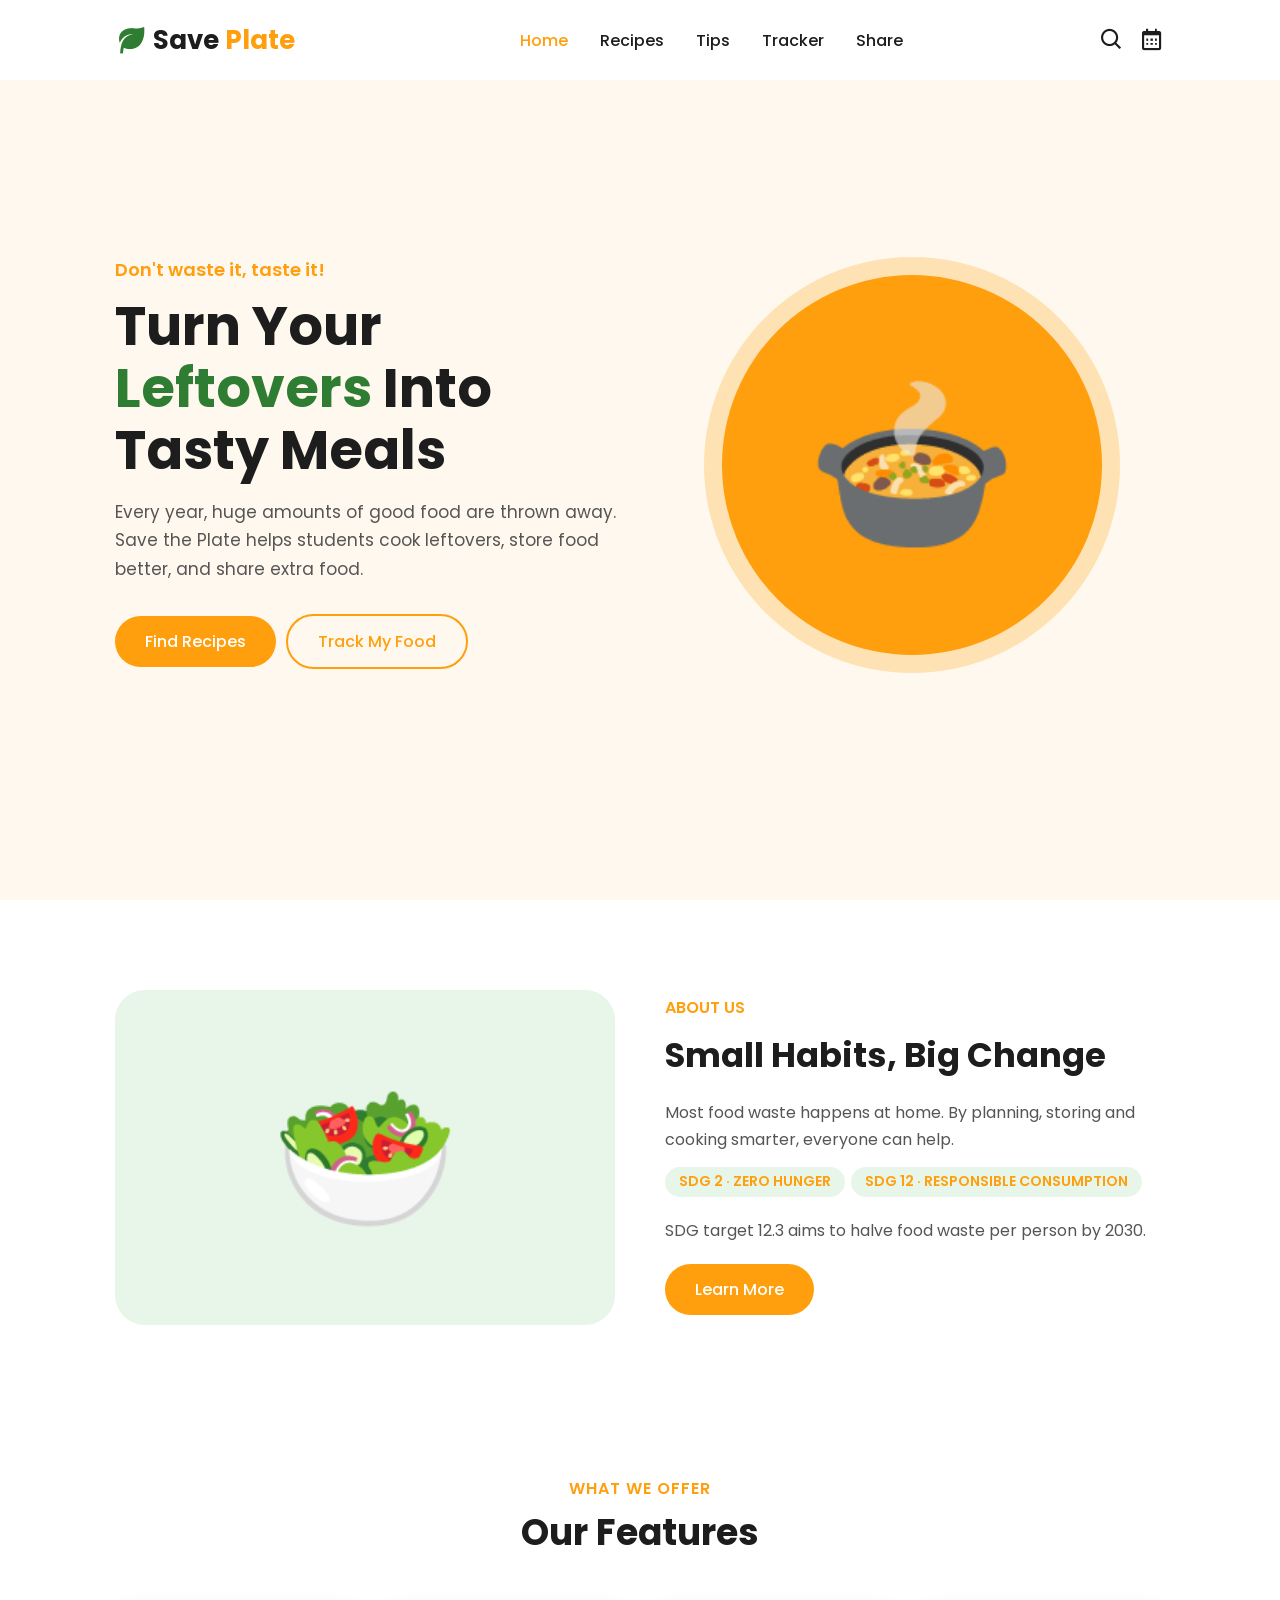
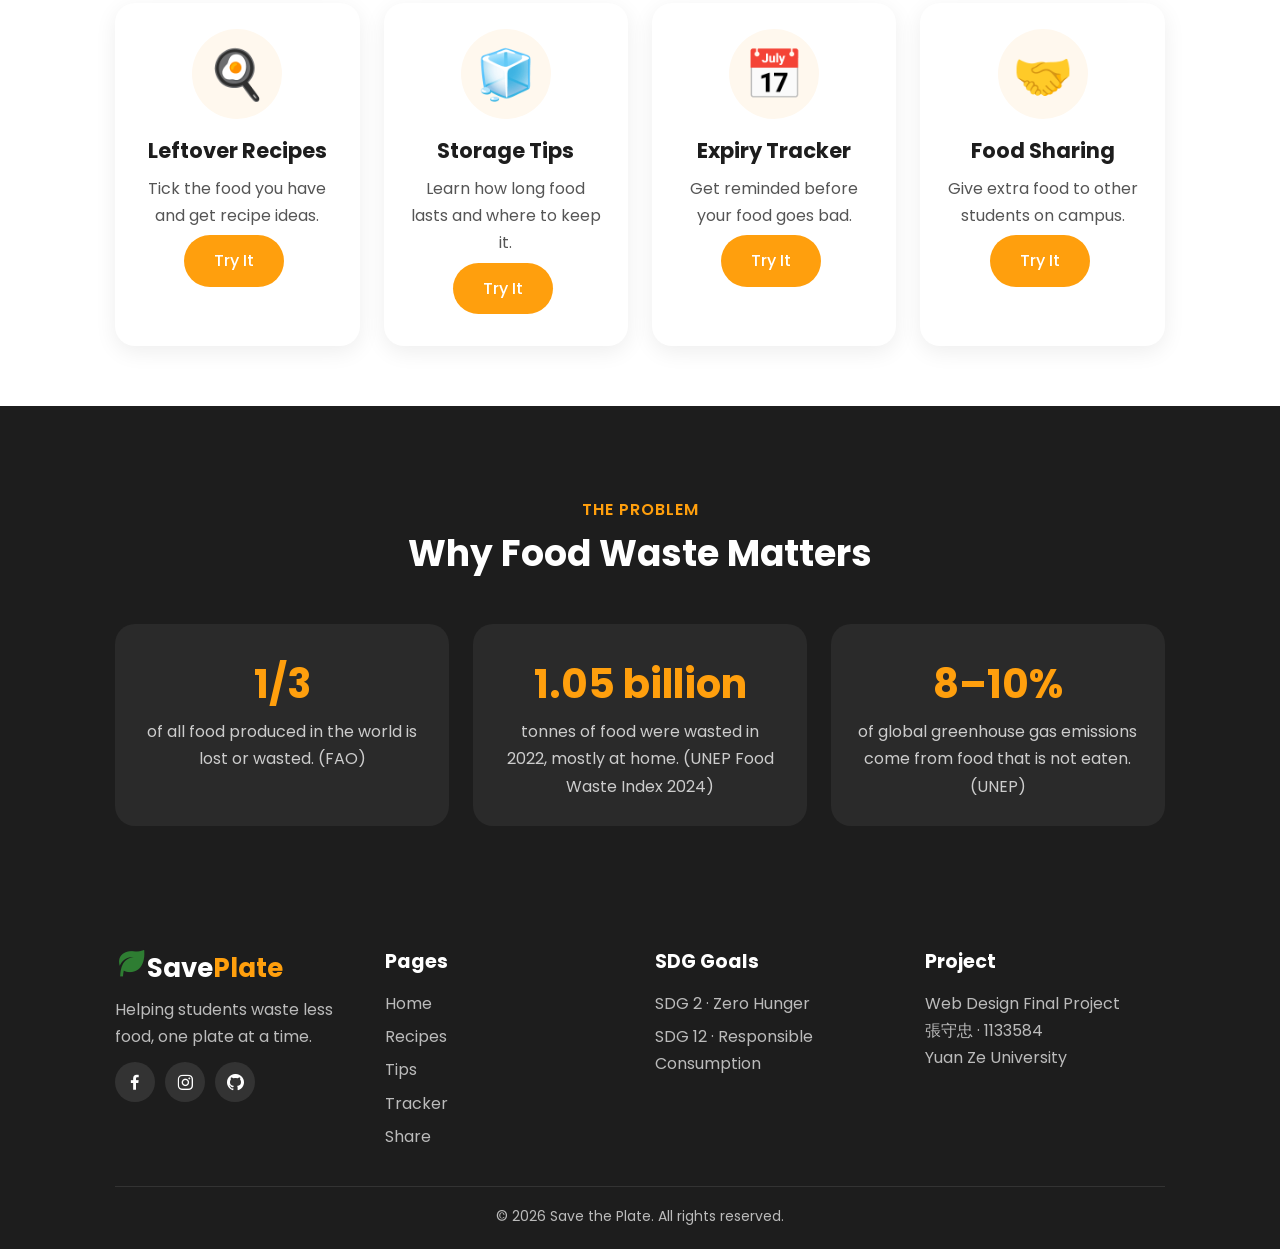
==== index.html @ e6ce4454 "Add files via upload" ====
<!DOCTYPE html>
<html lang="en">
<head>
    <meta charset="UTF-8">
    <meta name="viewport" content="width=device-width, initial-scale=1.0">
    <title>Save the Plate - Home</title>
    <link rel="stylesheet" href="https://unpkg.com/boxicons@2.1.4/css/boxicons.min.css">
    <link rel="stylesheet" href="style.css">
</head>
<body>

<!-- HEADER -->
<header class="header">
    <a href="index.html" class="logo"><i class='bx bxs-leaf'></i>Save<span>Plate</span></a>
    <nav class="navbar">
        <a href="index.html" class="active">Home</a>
        <a href="recipes.html">Recipes</a>
        <a href="tips.html">Tips</a>
        <a href="tracker.html">Tracker</a>
        <a href="share.html">Share</a>
    </nav>
    <div class="icons">
        <a href="recipes.html" class='bx bx-search' title="Find recipes"></a>
        <a href="tracker.html" class='bx bx-calendar' title="Expiry tracker"></a>
        <div class='bx bx-menu' id="menu-icon"></div>
    </div>
</header>

<!-- HOME / HERO -->
<section class="home" id="home">
    <div class="home-text">
        <span>Don't waste it, taste it!</span>
        <h1>Turn Your <b>Leftovers</b> Into Tasty Meals</h1>
        <p>Every year, huge amounts of good food are thrown away. Save the Plate helps students cook leftovers, store food better, and share extra food.</p>
        <a href="recipes.html" class="btn">Find Recipes</a>
        <a href="tracker.html" class="btn outline">Track My Food</a>
    </div>
    <div class="home-img">
        <div class="food-circle">🍲</div>
    </div>
</section>

<!-- ABOUT -->
<section class="about" id="about">
    <div class="about-img reveal">🥗</div>
    <div class="about-text reveal">
        <span>About Us</span>
        <h2>Small Habits, Big Change</h2>
        <p>Most food waste happens at home. By planning, storing and cooking smarter, everyone can help.</p>
        <p><span class="sdg">SDG 2 · Zero Hunger</span><span class="sdg">SDG 12 · Responsible Consumption</span></p>
        <p>SDG target 12.3 aims to halve food waste per person by 2030.</p>
        <a href="tips.html" class="btn">Learn More</a>
    </div>
</section>

<!-- FEATURES -->
<section id="features">
    <div class="heading">
        <span>What We Offer</span>
        <h2>Our Features</h2>
    </div>
    <div class="grid">
        <div class="card center reveal">
            <div class="emoji">🍳</div>
            <h3>Leftover Recipes</h3>
            <p>Tick the food you have and get recipe ideas.</p>
            <a href="recipes.html" class="btn">Try It</a>
        </div>
        <div class="card center reveal">
            <div class="emoji">🧊</div>
            <h3>Storage Tips</h3>
            <p>Learn how long food lasts and where to keep it.</p>
            <a href="tips.html" class="btn">Try It</a>
        </div>
        <div class="card center reveal">
            <div class="emoji">📅</div>
            <h3>Expiry Tracker</h3>
            <p>Get reminded before your food goes bad.</p>
            <a href="tracker.html" class="btn">Try It</a>
        </div>
        <div class="card center reveal">
            <div class="emoji">🤝</div>
            <h3>Food Sharing</h3>
            <p>Give extra food to other students on campus.</p>
            <a href="share.html" class="btn">Try It</a>
        </div>
    </div>
</section>

<!-- STATS -->
<section class="stats">
    <div class="heading">
        <span>The Problem</span>
        <h2>Why Food Waste Matters</h2>
    </div>
    <div class="grid">
        <div class="card reveal">
            <div class="big-number">1/3</div>
            <p>of all food produced in the world is lost or wasted. (FAO)</p>
        </div>
        <div class="card reveal">
            <div class="big-number">1.05 billion</div>
            <p>tonnes of food were wasted in 2022, mostly at home. (UNEP Food Waste Index 2024)</p>
        </div>
        <div class="card reveal">
            <div class="big-number">8–10%</div>
            <p>of global greenhouse gas emissions come from food that is not eaten. (UNEP)</p>
        </div>
    </div>
</section>

<!-- FOOTER -->
<footer class="footer">
    <div class="footer-grid">
        <div>
            <a href="index.html" class="logo"><i class='bx bxs-leaf'></i>Save<span>Plate</span></a>
            <p>Helping students waste less food, one plate at a time.</p>
            <div class="social">
                <a href="#"><i class='bx bxl-facebook'></i></a>
                <a href="#"><i class='bx bxl-instagram'></i></a>
                <a href="#"><i class='bx bxl-github'></i></a>
            </div>
        </div>
        <div>
            <h4>Pages</h4>
            <a href="index.html">Home</a>
            <a href="recipes.html">Recipes</a>
            <a href="tips.html">Tips</a>
            <a href="tracker.html">Tracker</a>
            <a href="share.html">Share</a>
        </div>
        <div>
            <h4>SDG Goals</h4>
            <a href="#about">SDG 2 · Zero Hunger</a>
            <a href="#about">SDG 12 · Responsible Consumption</a>
        </div>
        <div>
            <h4>Project</h4>
            <p>Web Design Final Project</p>
            <p>張守忠 · 1133584</p>
            <p>Yuan Ze University</p>
        </div>
    </div>
    <p class="copyright">© 2026 Save the Plate. All rights reserved.</p>
</footer>

<script src="script.js"></script>
</body>
</html>
---- style.css ----
/* ===== Save the Plate - restaurant-style theme ===== */
@import url('https://fonts.googleapis.com/css2?family=Poppins:wght@300;400;500;600;700&display=swap');

:root {
    --main: #ff9f0d;        /* orange accent */
    --main-dark: #e58a00;
    --green: #2e7d32;
    --dark: #1d1d1d;
    --text: #555;
    --light: #fff8ee;
}

* {
    margin: 0;
    padding: 0;
    box-sizing: border-box;
    font-family: 'Poppins', sans-serif;
    scroll-behavior: smooth;
}
body {
    background: #fff;
    color: var(--text);
    line-height: 1.7;
}
section {
    padding: 90px 9% 60px;
}

/* ----- Header ----- */
.header {
    position: fixed;
    top: 0;
    left: 0;
    width: 100%;
    z-index: 100;
    display: flex;
    align-items: center;
    justify-content: space-between;
    padding: 18px 9%;
    background: #fff;
    transition: box-shadow 0.3s, padding 0.3s;
}
.header.sticky {
    box-shadow: 0 4px 18px rgba(0, 0, 0, 0.08);
    padding: 12px 9%;
}
.logo {
    font-size: 26px;
    font-weight: 700;
    color: var(--dark);
    text-decoration: none;
    display: flex;
    align-items: center;
    gap: 6px;
}
.logo i {
    color: var(--green);
    font-size: 32px;
}
.logo span {
    color: var(--main);
}
.navbar a {
    font-size: 16px;
    font-weight: 500;
    color: var(--dark);
    text-decoration: none;
    margin-left: 28px;
    transition: color 0.3s;
}
.navbar a:hover,
.navbar a.active {
    color: var(--main);
}
.icons {
    display: flex;
    align-items: center;
    gap: 14px;
}
.icons a,
.icons div {
    font-size: 26px;
    color: var(--dark);
    text-decoration: none;
    cursor: pointer;
    transition: color 0.3s;
}
.icons a:hover,
.icons div:hover {
    color: var(--main);
}
#menu-icon {
    display: none;
}

/* ----- Buttons ----- */
.btn {
    display: inline-block;
    background: var(--main);
    color: #fff;
    border: none;
    padding: 12px 30px;
    margin: 6px 6px 6px 0;
    border-radius: 40px;
    font-size: 16px;
    font-weight: 500;
    text-decoration: none;
    cursor: pointer;
    transition: background 0.3s, transform 0.3s;
}
.btn:hover {
    background: var(--main-dark);
    transform: translateY(-3px);
}
.btn.outline {
    background: transparent;
    color: var(--main);
    border: 2px solid var(--main);
}
.btn.outline:hover {
    background: var(--main);
    color: #fff;
}

/* ----- Hero (home) ----- */
.home {
    min-height: 100vh;
    display: grid;
    grid-template-columns: repeat(2, 1fr);
    align-items: center;
    gap: 40px;
    background: var(--light);
}
.home-text span {
    color: var(--main);
    font-weight: 600;
    font-size: 18px;
}
.home-text h1 {
    font-size: 54px;
    line-height: 1.15;
    color: var(--dark);
    margin: 10px 0 16px;
}
.home-text h1 b {
    color: var(--green);
}
.home-text p {
    font-size: 17px;
    margin-bottom: 24px;
}
.home-img {
    text-align: center;
}
.food-circle {
    width: 380px;
    height: 380px;
    max-width: 80vw;
    max-height: 80vw;
    margin: auto;
    border-radius: 50%;
    background: var(--main);
    display: flex;
    align-items: center;
    justify-content: center;
    font-size: 170px;
    box-shadow: 0 0 0 18px #ffe2b3;
    animation: float 4s ease-in-out infinite;
}
@keyframes float {
    50% { transform: translateY(-14px); }
}

/* ----- Page banner (other pages) ----- */
.page-banner {
    padding: 140px 9% 50px;
    background: var(--light);
    text-align: center;
}
.page-banner h1 {
    font-size: 44px;
    color: var(--dark);
}
.page-banner p {
    max-width: 650px;
    margin: auto;
}

/* ----- Section headings ----- */
.heading {
    text-align: center;
    margin-bottom: 40px;
}
.heading span {
    color: var(--main);
    font-weight: 600;
    text-transform: uppercase;
    letter-spacing: 1px;
}
.heading h2 {
    font-size: 36px;
    color: var(--dark);
}

/* ----- About ----- */
.about {
    display: grid;
    grid-template-columns: repeat(2, 1fr);
    align-items: center;
    gap: 50px;
}
.about-img {
    font-size: 150px;
    text-align: center;
    background: #e8f5e9;
    border-radius: 30px;
    padding: 40px 0;
}
.about-text span {
    color: var(--main);
    font-weight: 600;
    text-transform: uppercase;
}
.about-text h2 {
    font-size: 34px;
    color: var(--dark);
    margin: 6px 0 14px;
}
.about-text p {
    margin-bottom: 14px;
}
.sdg {
    display: inline-block;
    background: #e8f5e9;
    color: var(--green);
    padding: 3px 14px;
    border-radius: 20px;
    font-size: 14px;
    font-weight: 600;
    margin: 0 6px 6px 0;
}

/* ----- Cards ----- */
.grid {
    display: grid;
    grid-template-columns: repeat(auto-fit, minmax(240px, 1fr));
    gap: 24px;
}
.card {
    background: #fff;
    border-radius: 20px;
    padding: 26px;
    box-shadow: 0 6px 22px rgba(0, 0, 0, 0.07);
    transition: transform 0.3s, box-shadow 0.3s;
}
.card:hover {
    transform: translateY(-8px);
    box-shadow: 0 12px 28px rgba(255, 159, 13, 0.25);
}
.card h3 {
    color: var(--dark);
    font-size: 21px;
    margin-bottom: 6px;
}
.card .emoji {
    width: 90px;
    height: 90px;
    border-radius: 50%;
    background: var(--light);
    display: flex;
    align-items: center;
    justify-content: center;
    font-size: 48px;
    margin-bottom: 14px;
    transition: transform 0.5s;
}
.card:hover .emoji {
    transform: rotate(15deg) scale(1.1);
}
.card i.feature {
    font-size: 44px;
    color: var(--main);
}
.center {
    text-align: center;
}
.center .emoji {
    margin: 0 auto 14px;
}

/* ----- Stats ----- */
.stats {
    background: var(--dark);
    color: #ddd;
}
.stats .heading h2 {
    color: #fff;
}
.stats .card {
    background: #2a2a2a;
    color: #ccc;
    box-shadow: none;
    text-align: center;
}
.big-number {
    font-size: 40px;
    font-weight: 700;
    color: var(--main);
}

/* ----- Ingredient chips ----- */
.ingredients {
    display: flex;
    flex-wrap: wrap;
    justify-content: center;
    gap: 12px;
    margin: 10px 0 20px;
}
.ingredients label {
    background: var(--light);
    border: 2px solid #ffe2b3;
    border-radius: 30px;
    padding: 8px 18px;
    cursor: pointer;
    font-weight: 500;
    transition: background 0.3s, border-color 0.3s;
}
.ingredients label:hover {
    border-color: var(--main);
}
.ingredients input {
    accent-color: var(--main);
    margin-right: 6px;
}
.missing {
    color: #d84315;
    font-size: 14px;
}
.match {
    color: var(--green);
    font-weight: 600;
}
#message {
    text-align: center;
    font-weight: 500;
    margin: 14px 0;
}

/* ----- Forms ----- */
input[type="text"],
input[type="date"],
select {
    padding: 12px 18px;
    font-size: 15px;
    border: 2px solid #ffe2b3;
    border-radius: 30px;
    margin: 6px;
    outline: none;
}
input:focus,
select:focus {
    border-color: var(--main);
}
.form-box {
    background: var(--light);
    border-radius: 24px;
    padding: 24px;
    text-align: center;
    margin-bottom: 24px;
}

/* ----- Expiry tracker ----- */
.food-item {
    display: flex;
    justify-content: space-between;
    align-items: center;
    background: #fff;
    border-left: 8px solid #66bb6a;
    border-radius: 14px;
    padding: 14px 20px;
    margin-top: 12px;
    box-shadow: 0 4px 14px rgba(0, 0, 0, 0.06);
}
.food-item.soon {
    border-left-color: var(--main);
}
.food-item.expired {
    border-left-color: #e53935;
}
.delete {
    background: none;
    border: none;
    color: #e53935;
    font-size: 22px;
    cursor: pointer;
}

/* ----- Footer ----- */
.footer {
    background: var(--dark);
    color: #bbb;
    padding: 60px 9% 20px;
}
.footer-grid {
    display: grid;
    grid-template-columns: repeat(auto-fit, minmax(200px, 1fr));
    gap: 30px;
}
.footer h4 {
    color: #fff;
    font-size: 19px;
    margin-bottom: 12px;
}
.footer a {
    display: block;
    color: #bbb;
    text-decoration: none;
    margin-bottom: 6px;
    transition: color 0.3s, padding 0.3s;
}
.footer a:hover {
    color: var(--main);
    padding-left: 6px;
}
.footer .logo {
    color: #fff;
}
.social {
    display: flex;
    gap: 10px;
    margin-top: 12px;
}
.social a {
    width: 40px;
    height: 40px;
    border-radius: 50%;
    background: #333;
    display: flex;
    align-items: center;
    justify-content: center;
    font-size: 20px;
    color: #fff;
}
.social a:hover {
    background: var(--main);
    padding-left: 0;
}
.copyright {
    text-align: center;
    border-top: 1px solid #333;
    margin-top: 30px;
    padding-top: 18px;
    font-size: 14px;
}

/* ----- Scroll animation ----- */
.reveal {
    opacity: 0;
    transform: translateY(40px);
    transition: opacity 0.8s, transform 0.8s;
}
.reveal.show {
    opacity: 1;
    transform: translateY(0);
}

/* ----- Responsive ----- */
@media (max-width: 991px) {
    .home-text h1 { font-size: 42px; }
}
@media (max-width: 840px) {
    #menu-icon {
        display: block;
    }
    .navbar {
        position: absolute;
        top: 100%;
        left: 0;
        right: 0;
        background: #fff;
        display: flex;
        flex-direction: column;
        box-shadow: 0 8px 16px rgba(0, 0, 0, 0.08);
        max-height: 0;
        overflow: hidden;
        transition: max-height 0.4s;
    }
    .navbar.open {
        max-height: 400px;
    }
    .navbar a {
        margin: 0;
        padding: 14px 9%;
        border-top: 1px solid #f3f3f3;
    }
    .home,
    .about {
        grid-template-columns: 1fr;
        text-align: center;
        padding-top: 120px;
    }
    .home-img {
        order: -1;
    }
}
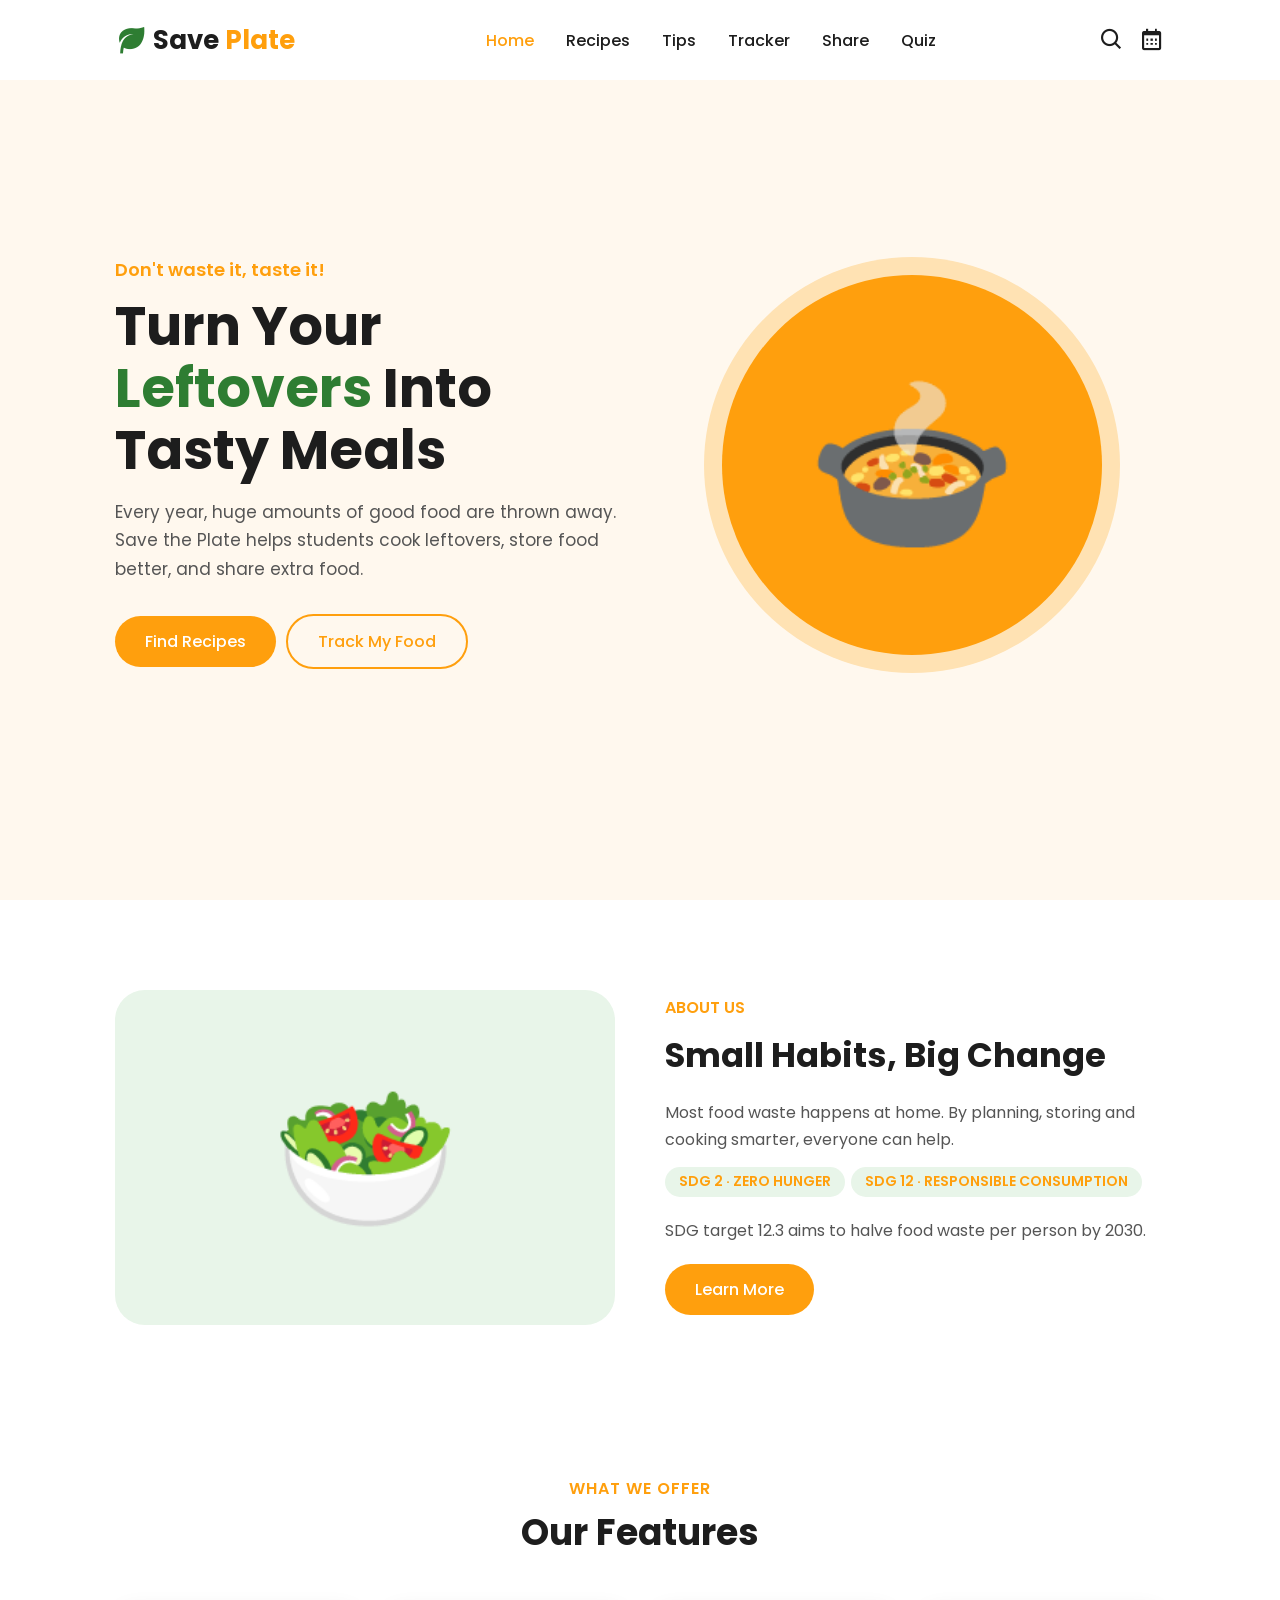
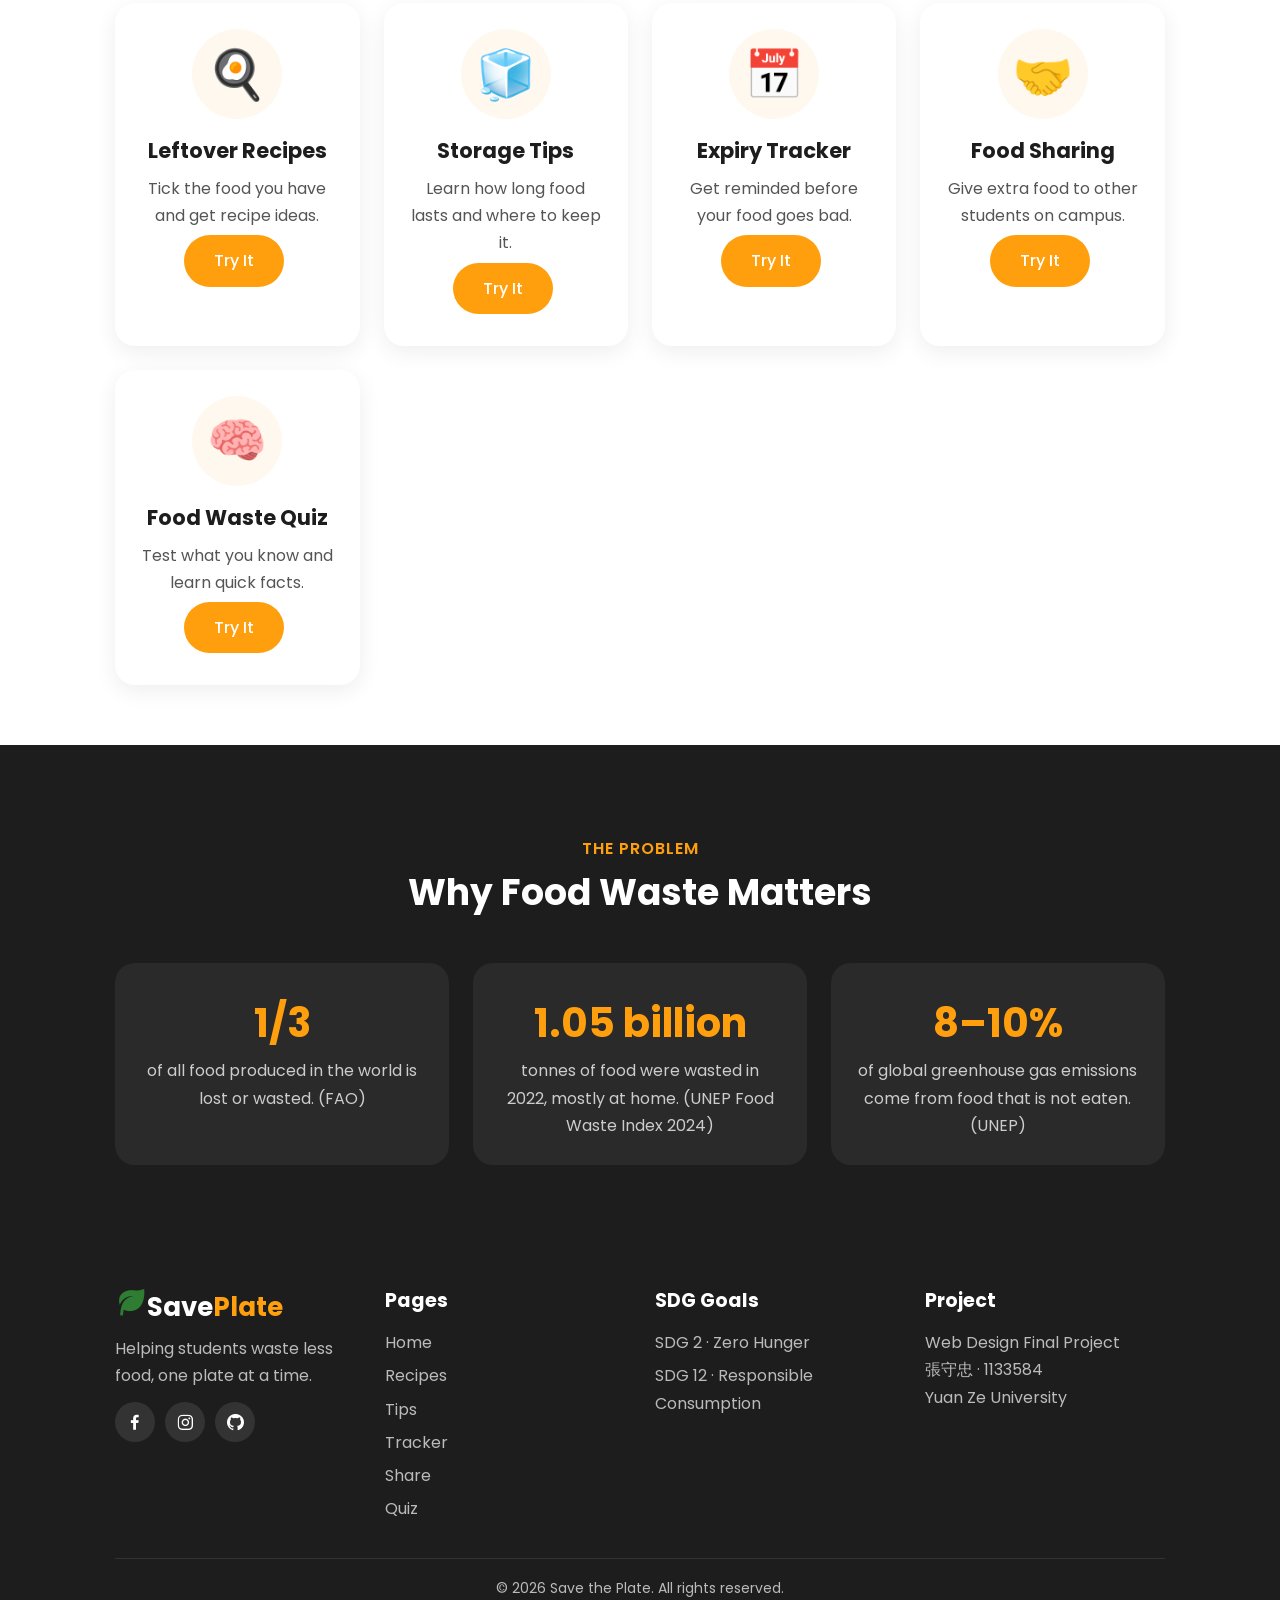
==== commit b7746d42: "Add files via upload" ====
--- a/index.html
+++ b/index.html
@@ -18,6 +18,7 @@
         <a href="tips.html">Tips</a>
         <a href="tracker.html">Tracker</a>
         <a href="share.html">Share</a>
+        <a href="quiz.html">Quiz</a>
     </nav>
     <div class="icons">
         <a href="recipes.html" class='bx bx-search' title="Find recipes"></a>
@@ -84,6 +85,12 @@
             <p>Give extra food to other students on campus.</p>
             <a href="share.html" class="btn">Try It</a>
         </div>
+        <div class="card center reveal">
+            <div class="emoji">🧠</div>
+            <h3>Food Waste Quiz</h3>
+            <p>Test what you know and learn quick facts.</p>
+            <a href="quiz.html" class="btn">Try It</a>
+        </div>
     </div>
 </section>
 
@@ -128,6 +135,7 @@
             <a href="tips.html">Tips</a>
             <a href="tracker.html">Tracker</a>
             <a href="share.html">Share</a>
+            <a href="quiz.html">Quiz</a>
         </div>
         <div>
             <h4>SDG Goals</h4>
--- a/style.css
+++ b/style.css
@@ -111,6 +111,13 @@
 .btn:hover {
     background: var(--main-dark);
     transform: translateY(-3px);
+}
+.btn:disabled {
+    cursor: default;
+    transform: none;
+}
+#options .btn:disabled {
+    opacity: 1;
 }
 .btn.outline {
     background: transparent;
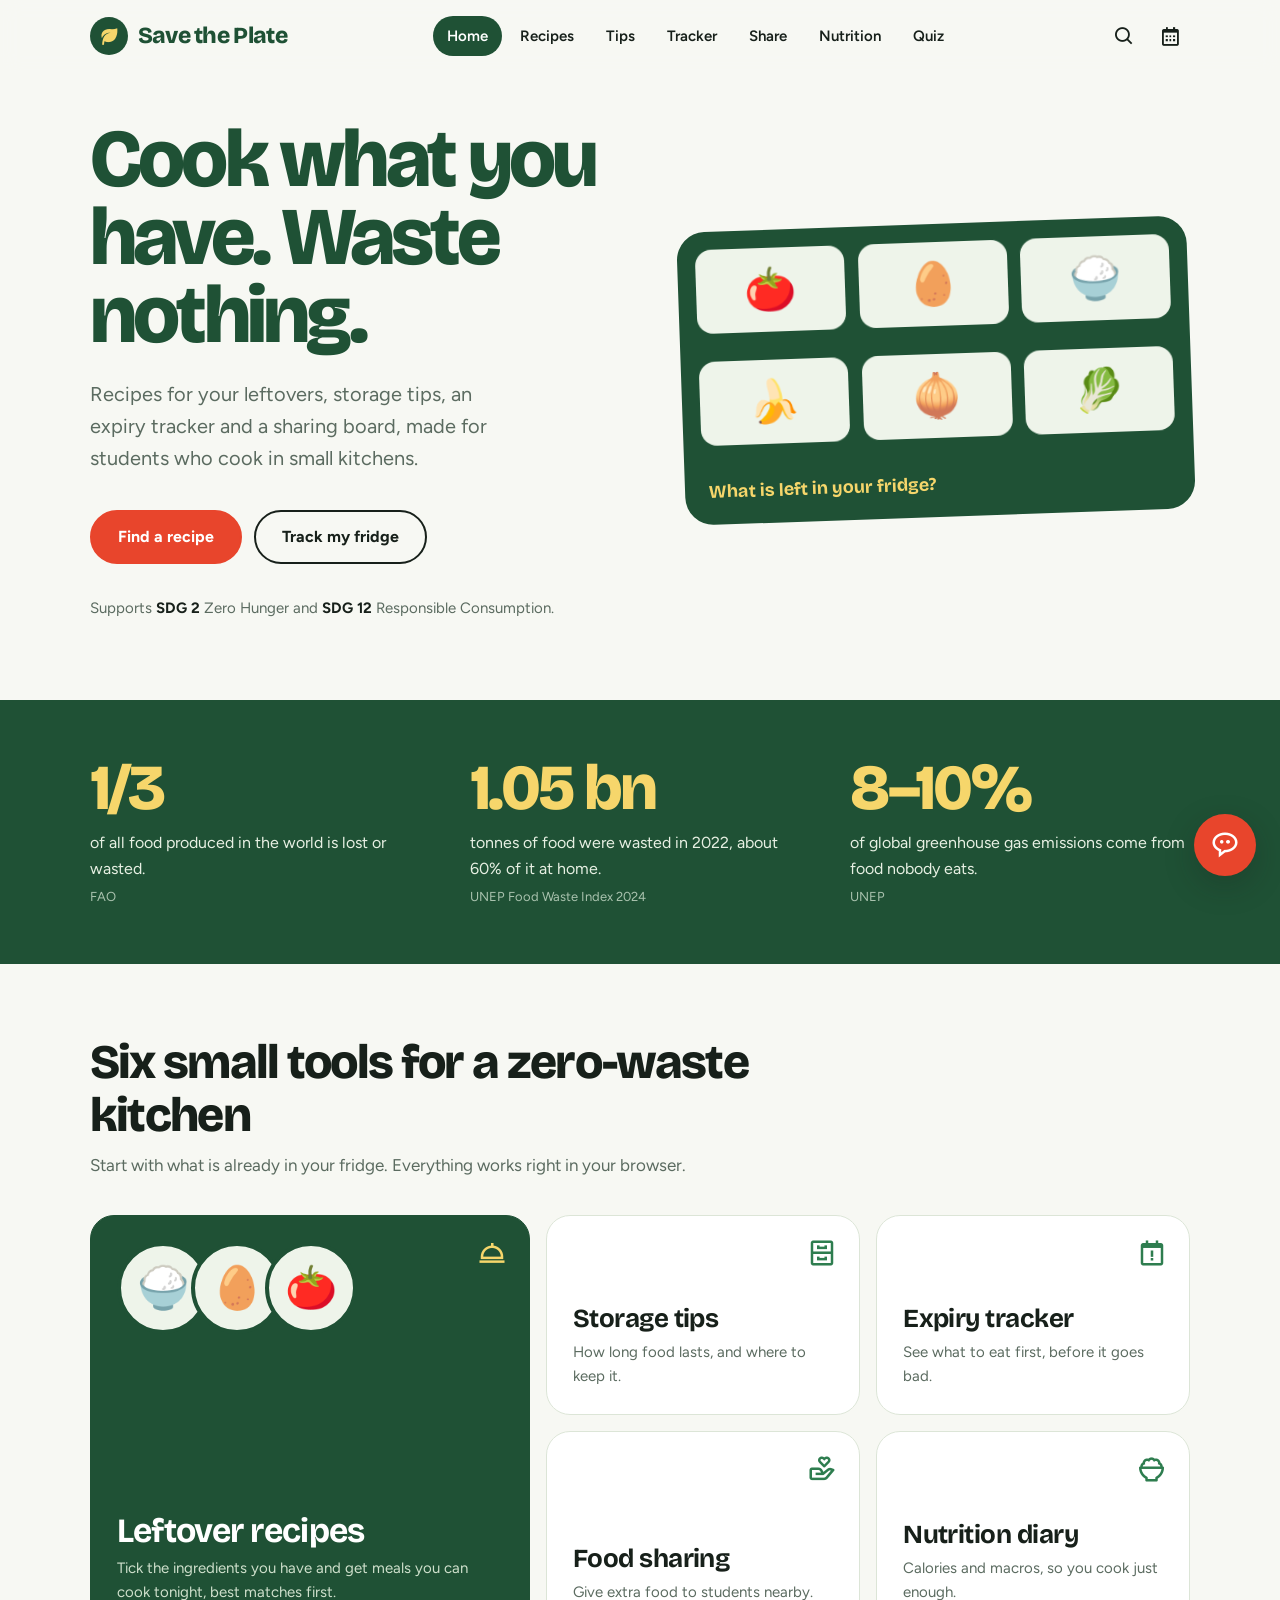
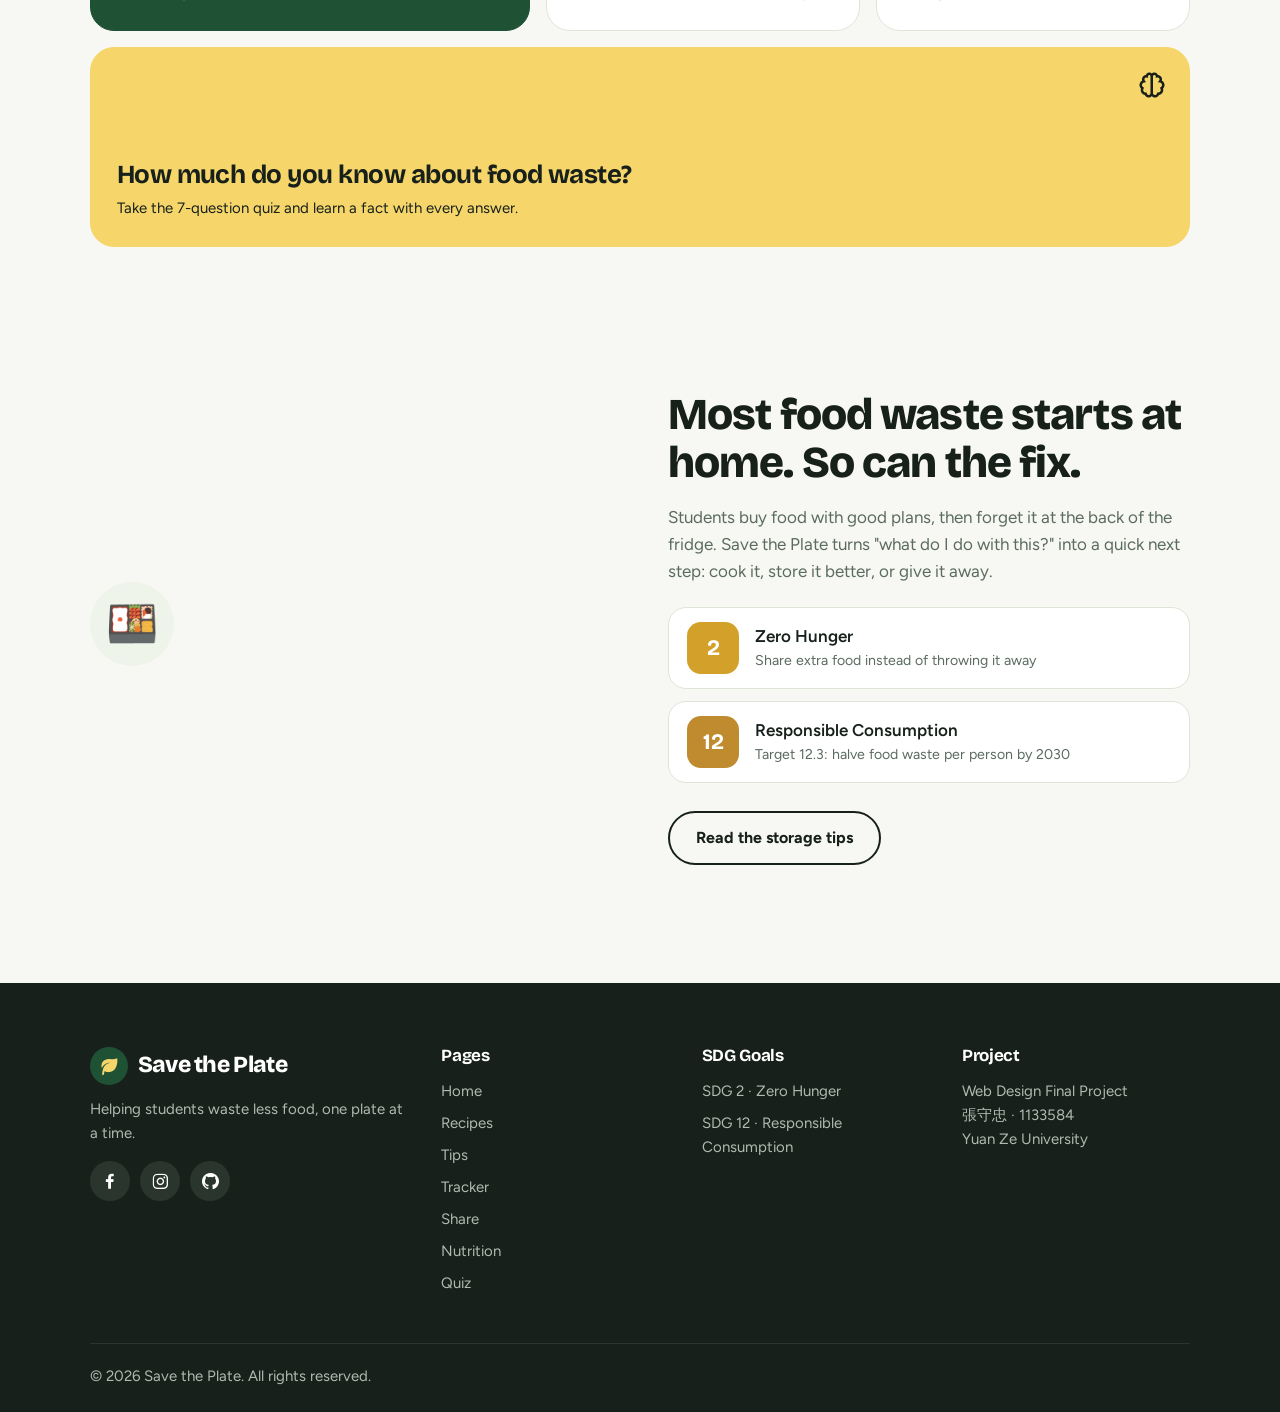
==== commit 91adf934: "Add files via upload" ====
--- a/index.html
+++ b/index.html
@@ -5,19 +5,20 @@
     <meta name="viewport" content="width=device-width, initial-scale=1.0">
     <title>Save the Plate - Home</title>
     <link rel="stylesheet" href="https://unpkg.com/boxicons@2.1.4/css/boxicons.min.css">
-    <link rel="stylesheet" href="style.css">
+    <link rel="stylesheet" href="style.css?v=5">
+    <script src="photos.js?v=5"></script>
 </head>
 <body>
 
-<!-- HEADER -->
 <header class="header">
-    <a href="index.html" class="logo"><i class='bx bxs-leaf'></i>Save<span>Plate</span></a>
+    <a href="index.html" class="logo"><i class='bx bxs-leaf'></i>Save the Plate</a>
     <nav class="navbar">
         <a href="index.html" class="active">Home</a>
         <a href="recipes.html">Recipes</a>
         <a href="tips.html">Tips</a>
         <a href="tracker.html">Tracker</a>
         <a href="share.html">Share</a>
+        <a href="nutrition.html">Nutrition</a>
         <a href="quiz.html">Quiz</a>
     </nav>
     <div class="icons">
@@ -27,100 +28,97 @@
     </div>
 </header>
 
-<!-- HOME / HERO -->
-<section class="home" id="home">
-    <div class="home-text">
-        <span>Don't waste it, taste it!</span>
-        <h1>Turn Your <b>Leftovers</b> Into Tasty Meals</h1>
-        <p>Every year, huge amounts of good food are thrown away. Save the Plate helps students cook leftovers, store food better, and share extra food.</p>
-        <a href="recipes.html" class="btn">Find Recipes</a>
-        <a href="tracker.html" class="btn outline">Track My Food</a>
+<!-- HERO -->
+<section class="hero">
+    <div>
+        <h1>Cook what you have. Waste nothing.</h1>
+        <p class="lead">Recipes for your leftovers, storage tips, an expiry tracker and a sharing board, made for students who cook in small kitchens.</p>
+        <a href="recipes.html" class="btn">Find a recipe</a>
+        <a href="tracker.html" class="btn outline">Track my fridge</a>
+        <p class="hero-note">Supports <b>SDG 2</b> Zero Hunger and <b>SDG 12</b> Responsible Consumption.</p>
     </div>
-    <div class="home-img">
-        <div class="food-circle">🍲</div>
+    <div class="crate" id="crate" aria-label="Photos of everyday ingredients">
     </div>
 </section>
 
-<!-- ABOUT -->
-<section class="about" id="about">
-    <div class="about-img reveal">🥗</div>
-    <div class="about-text reveal">
-        <span>About Us</span>
-        <h2>Small Habits, Big Change</h2>
-        <p>Most food waste happens at home. By planning, storing and cooking smarter, everyone can help.</p>
-        <p><span class="sdg">SDG 2 · Zero Hunger</span><span class="sdg">SDG 12 · Responsible Consumption</span></p>
-        <p>SDG target 12.3 aims to halve food waste per person by 2030.</p>
-        <a href="tips.html" class="btn">Learn More</a>
+<!-- NUMBERS -->
+<section class="band">
+    <div>
+        <div class="big-number">1/3</div>
+        <p>of all food produced in the world is lost or wasted.</p>
+        <small>FAO</small>
+    </div>
+    <div>
+        <div class="big-number">1.05 bn</div>
+        <p>tonnes of food were wasted in 2022, about 60% of it at home.</p>
+        <small>UNEP Food Waste Index 2024</small>
+    </div>
+    <div>
+        <div class="big-number">8–10%</div>
+        <p>of global greenhouse gas emissions come from food nobody eats.</p>
+        <small>UNEP</small>
     </div>
 </section>
 
-<!-- FEATURES -->
+<!-- TOOLS -->
 <section id="features">
     <div class="heading">
-        <span>What We Offer</span>
-        <h2>Our Features</h2>
+        <h2>Six small tools for a zero-waste kitchen</h2>
+        <p>Start with what is already in your fridge. Everything works right in your browser.</p>
     </div>
-    <div class="grid">
-        <div class="card center reveal">
-            <div class="emoji">🍳</div>
-            <h3>Leftover Recipes</h3>
-            <p>Tick the food you have and get recipe ideas.</p>
-            <a href="recipes.html" class="btn">Try It</a>
-        </div>
-        <div class="card center reveal">
-            <div class="emoji">🧊</div>
-            <h3>Storage Tips</h3>
-            <p>Learn how long food lasts and where to keep it.</p>
-            <a href="tips.html" class="btn">Try It</a>
-        </div>
-        <div class="card center reveal">
-            <div class="emoji">📅</div>
-            <h3>Expiry Tracker</h3>
-            <p>Get reminded before your food goes bad.</p>
-            <a href="tracker.html" class="btn">Try It</a>
-        </div>
-        <div class="card center reveal">
-            <div class="emoji">🤝</div>
-            <h3>Food Sharing</h3>
-            <p>Give extra food to other students on campus.</p>
-            <a href="share.html" class="btn">Try It</a>
-        </div>
-        <div class="card center reveal">
-            <div class="emoji">🧠</div>
-            <h3>Food Waste Quiz</h3>
-            <p>Test what you know and learn quick facts.</p>
-            <a href="quiz.html" class="btn">Try It</a>
-        </div>
+    <div class="bento">
+        <a href="recipes.html" class="tile big">
+            <i class='bx bx-dish'></i>
+            <div class="stack" id="stack"></div>
+            <h3>Leftover recipes</h3>
+            <p>Tick the ingredients you have and get meals you can cook tonight, best matches first.</p>
+        </a>
+        <a href="tips.html" class="tile">
+            <i class='bx bx-cabinet'></i>
+            <h3>Storage tips</h3>
+            <p>How long food lasts, and where to keep it.</p>
+        </a>
+        <a href="tracker.html" class="tile">
+            <i class='bx bx-calendar-exclamation'></i>
+            <h3>Expiry tracker</h3>
+            <p>See what to eat first, before it goes bad.</p>
+        </a>
+        <a href="share.html" class="tile">
+            <i class='bx bx-donate-heart'></i>
+            <h3>Food sharing</h3>
+            <p>Give extra food to students nearby.</p>
+        </a>
+        <a href="nutrition.html" class="tile">
+            <i class='bx bx-bowl-rice'></i>
+            <h3>Nutrition diary</h3>
+            <p>Calories and macros, so you cook just enough.</p>
+        </a>
+        <a href="quiz.html" class="tile yellow" style="grid-column: 1 / -1; min-height: 150px;">
+            <i class='bx bx-brain'></i>
+            <h3>How much do you know about food waste?</h3>
+            <p>Take the 7-question quiz and learn a fact with every answer.</p>
+        </a>
     </div>
 </section>
 
-<!-- STATS -->
-<section class="stats">
-    <div class="heading">
-        <span>The Problem</span>
-        <h2>Why Food Waste Matters</h2>
-    </div>
-    <div class="grid">
-        <div class="card reveal">
-            <div class="big-number">1/3</div>
-            <p>of all food produced in the world is lost or wasted. (FAO)</p>
+<!-- ABOUT / SDG -->
+<section class="about" id="about">
+    <div id="aboutPhoto"></div>
+    <div>
+        <h2>Most food waste starts at home. So can the fix.</h2>
+        <p>Students buy food with good plans, then forget it at the back of the fridge. Save the Plate turns "what do I do with this?" into a quick next step: cook it, store it better, or give it away.</p>
+        <div class="goals">
+            <div class="goal g2"><b>2</b><span>Zero Hunger<small>Share extra food instead of throwing it away</small></span></div>
+            <div class="goal g12"><b>12</b><span>Responsible Consumption<small>Target 12.3: halve food waste per person by 2030</small></span></div>
         </div>
-        <div class="card reveal">
-            <div class="big-number">1.05 billion</div>
-            <p>tonnes of food were wasted in 2022, mostly at home. (UNEP Food Waste Index 2024)</p>
-        </div>
-        <div class="card reveal">
-            <div class="big-number">8–10%</div>
-            <p>of global greenhouse gas emissions come from food that is not eaten. (UNEP)</p>
-        </div>
+        <a href="tips.html" class="btn outline">Read the storage tips</a>
     </div>
 </section>
 
-<!-- FOOTER -->
 <footer class="footer">
     <div class="footer-grid">
         <div>
-            <a href="index.html" class="logo"><i class='bx bxs-leaf'></i>Save<span>Plate</span></a>
+            <a href="index.html" class="logo"><i class='bx bxs-leaf'></i>Save the Plate</a>
             <p>Helping students waste less food, one plate at a time.</p>
             <div class="social">
                 <a href="#"><i class='bx bxl-facebook'></i></a>
@@ -135,6 +133,7 @@
             <a href="tips.html">Tips</a>
             <a href="tracker.html">Tracker</a>
             <a href="share.html">Share</a>
+            <a href="nutrition.html">Nutrition</a>
             <a href="quiz.html">Quiz</a>
         </div>
         <div>
@@ -152,6 +151,17 @@
     <p class="copyright">© 2026 Save the Plate. All rights reserved.</p>
 </footer>
 
-<script src="script.js"></script>
+<script>
+    // Ingredient photos for the hero crate and the recipes tile
+    document.getElementById("crate").innerHTML =
+        ["tomato", "egg", "rice", "banana", "onion", "cabbage"].map(function (k) {
+            return photoTag(k, "crate-photo", 360);
+        }).join("") + '<div class="crate-label">What is left in your fridge?</div>';
+    document.getElementById("stack").innerHTML =
+        ["rice", "egg", "tomato"].map(function (k) { return photoTag(k, "stack-photo", 200); }).join("");
+    document.getElementById("aboutPhoto").innerHTML = photoTag("meal", "about-photo", 900);
+</script>
+<script src="script.js?v=5"></script>
+<script src="chatbot.js?v=5"></script>
 </body>
 </html>
--- a/style.css
+++ b/style.css
@@ -1,116 +1,191 @@
-/* ===== Save the Plate - restaurant-style theme ===== */
-@import url('https://fonts.googleapis.com/css2?family=Poppins:wght@300;400;500;600;700&display=swap');
+/* =========================================================
+   Save the Plate — design system
+   Palette: leaf green, tomato red, butter yellow, fresh white
+   Type:    Bricolage Grotesque (headings) + Figtree (text)
+   ========================================================= */
+@import url('https://fonts.googleapis.com/css2?family=Bricolage+Grotesque:opsz,wght@12..96,500;12..96,700;12..96,800&family=Figtree:wght@400;500;600;700&display=swap');
 
 :root {
-    --main: #ff9f0d;        /* orange accent */
-    --main-dark: #e58a00;
-    --green: #2e7d32;
-    --dark: #1d1d1d;
-    --text: #555;
-    --light: #fff8ee;
-}
-
-* {
+    --leaf: #1F5135;        /* primary green */
+    --leaf-2: #2E7D4F;      /* lighter green */
+    --tomato: #E8452C;      /* action color */
+    --tomato-dark: #C7351E;
+    --butter: #F6D66B;      /* highlight */
+    --paper: #F7F8F3;       /* page background */
+    --mint: #EEF4EA;        /* soft surface */
+    --line: #DCE5D7;        /* borders */
+    --ink: #17201A;         /* text */
+    --muted: #5B6B60;       /* secondary text */
+    --radius: 18px;
+    --display: 'Bricolage Grotesque', 'Figtree', sans-serif;
+    --body: 'Figtree', system-ui, sans-serif;
+}
+
+*,
+*::before,
+*::after {
     margin: 0;
     padding: 0;
     box-sizing: border-box;
-    font-family: 'Poppins', sans-serif;
+}
+html {
     scroll-behavior: smooth;
 }
 body {
-    background: #fff;
-    color: var(--text);
-    line-height: 1.7;
+    font-family: var(--body);
+    font-size: 17px;
+    line-height: 1.6;
+    color: var(--ink);
+    background: var(--paper);
+}
+img {
+    max-width: 100%;
+}
+h1, h2, h3, h4 {
+    font-family: var(--display);
+    color: var(--ink);
+    line-height: 1.1;
+    letter-spacing: -0.02em;
+}
+h3 {
+    font-size: 21px;
+    margin-bottom: 6px;
+}
+p {
+    max-width: 70ch;
+}
+a {
+    color: var(--leaf-2);
+}
+:focus-visible {
+    outline: 3px solid var(--butter);
+    outline-offset: 2px;
+    border-radius: 6px;
 }
 section {
-    padding: 90px 9% 60px;
-}
-
-/* ----- Header ----- */
+    padding: 72px 7%;
+}
+
+/* ---------------- Header ---------------- */
 .header {
-    position: fixed;
+    position: sticky;
     top: 0;
-    left: 0;
-    width: 100%;
     z-index: 100;
     display: flex;
     align-items: center;
     justify-content: space-between;
-    padding: 18px 9%;
-    background: #fff;
-    transition: box-shadow 0.3s, padding 0.3s;
+    gap: 20px;
+    padding: 16px 7%;
+    background: rgba(247, 248, 243, 0.92);
+    backdrop-filter: blur(10px);
+    border-bottom: 1px solid transparent;
+    transition: border-color 0.3s;
 }
 .header.sticky {
-    box-shadow: 0 4px 18px rgba(0, 0, 0, 0.08);
-    padding: 12px 9%;
+    border-bottom-color: var(--line);
 }
 .logo {
-    font-size: 26px;
-    font-weight: 700;
-    color: var(--dark);
+    display: flex;
+    align-items: center;
+    gap: 10px;
+    font-family: var(--display);
+    font-weight: 800;
+    font-size: 23px;
+    letter-spacing: -0.03em;
+    color: var(--leaf);
     text-decoration: none;
+}
+.logo i {
+    display: grid;
+    place-items: center;
+    width: 38px;
+    height: 38px;
+    border-radius: 50%;
+    background: var(--leaf);
+    color: var(--butter);
+    font-size: 20px;
+}
+.logo span {
+    color: var(--leaf);
+}
+.navbar {
+    display: flex;
+    gap: 4px;
+}
+.navbar a {
+    font-weight: 600;
+    font-size: 15px;
+    color: var(--ink);
+    text-decoration: none;
+    padding: 8px 14px;
+    border-radius: 999px;
+    transition: background 0.2s, color 0.2s;
+}
+.navbar a:hover {
+    background: var(--mint);
+}
+.navbar a.active {
+    background: var(--leaf);
+    color: #fff;
+}
+.icons {
     display: flex;
     align-items: center;
     gap: 6px;
-}
-.logo i {
-    color: var(--green);
-    font-size: 32px;
-}
-.logo span {
-    color: var(--main);
-}
-.navbar a {
-    font-size: 16px;
-    font-weight: 500;
-    color: var(--dark);
-    text-decoration: none;
-    margin-left: 28px;
-    transition: color 0.3s;
-}
-.navbar a:hover,
-.navbar a.active {
-    color: var(--main);
-}
-.icons {
-    display: flex;
-    align-items: center;
-    gap: 14px;
 }
 .icons a,
 .icons div {
-    font-size: 26px;
-    color: var(--dark);
+    display: grid;
+    place-items: center;
+    width: 40px;
+    height: 40px;
+    border-radius: 50%;
+    font-size: 22px;
+    color: var(--ink);
     text-decoration: none;
     cursor: pointer;
-    transition: color 0.3s;
 }
 .icons a:hover,
 .icons div:hover {
-    color: var(--main);
+    background: var(--mint);
 }
 #menu-icon {
     display: none;
 }
 
-/* ----- Buttons ----- */
+/* ---------------- Buttons ---------------- */
 .btn {
-    display: inline-block;
-    background: var(--main);
-    color: #fff;
-    border: none;
-    padding: 12px 30px;
-    margin: 6px 6px 6px 0;
-    border-radius: 40px;
+    display: inline-flex;
+    align-items: center;
+    gap: 8px;
+    font-family: var(--body);
+    font-weight: 700;
     font-size: 16px;
-    font-weight: 500;
+    color: #fff;
+    background: var(--tomato);
+    border: 2px solid var(--tomato);
+    padding: 12px 26px;
+    margin: 6px 8px 6px 0;
+    border-radius: 999px;
     text-decoration: none;
     cursor: pointer;
-    transition: background 0.3s, transform 0.3s;
+    transition: background 0.2s, transform 0.15s;
 }
 .btn:hover {
-    background: var(--main-dark);
-    transform: translateY(-3px);
+    background: var(--tomato-dark);
+    border-color: var(--tomato-dark);
+}
+.btn:active {
+    transform: scale(0.97);
+}
+.btn.outline {
+    background: transparent;
+    color: var(--ink);
+    border-color: var(--ink);
+}
+.btn.outline:hover {
+    background: var(--ink);
+    color: #fff;
 }
 .btn:disabled {
     cursor: default;
@@ -119,394 +194,650 @@
 #options .btn:disabled {
     opacity: 1;
 }
-.btn.outline {
+
+/* ---------------- Home: hero ---------------- */
+.hero {
+    display: grid;
+    grid-template-columns: 1.05fr 1fr;
+    align-items: center;
+    gap: 56px;
+    padding-top: 48px;
+    padding-bottom: 80px;
+}
+.hero h1 {
+    font-size: clamp(44px, 6.4vw, 92px);
+    font-weight: 800;
+    letter-spacing: -0.045em;
+    line-height: 0.95;
+    color: var(--leaf);
+}
+.hero .lead {
+    font-size: 20px;
+    color: var(--muted);
+    margin: 24px 0 30px;
+    max-width: 34ch;
+}
+.hero-note {
+    margin-top: 26px;
+    font-size: 15px;
+    color: var(--muted);
+}
+.hero-note b {
+    color: var(--ink);
+}
+.crate {
+    display: grid;
+    grid-template-columns: repeat(3, 1fr);
+    gap: 14px;
+    padding: 18px;
+    background: var(--leaf);
+    border-radius: 28px;
+    transform: rotate(-2deg);
+}
+.crate img,
+.crate .emoji {
+    width: 100%;
+    aspect-ratio: 1;
+    object-fit: cover;
+    border-radius: 16px;
+    background: var(--mint);
+    animation: pop 0.6s cubic-bezier(.2, .8, .3, 1.2) both;
+}
+.crate > *:nth-child(2) { animation-delay: 0.08s; }
+.crate > *:nth-child(3) { animation-delay: 0.16s; }
+.crate > *:nth-child(4) { animation-delay: 0.24s; }
+.crate > *:nth-child(5) { animation-delay: 0.32s; }
+.crate > *:nth-child(6) { animation-delay: 0.40s; }
+@keyframes pop {
+    from { opacity: 0; transform: scale(0.85); }
+    to   { opacity: 1; transform: scale(1); }
+}
+.crate-label {
+    grid-column: 1 / -1;
+    color: var(--butter);
+    font-family: var(--display);
+    font-weight: 700;
+    font-size: 18px;
+    padding: 4px 6px 0;
+}
+
+/* ---------------- Home: numbers band ---------------- */
+.band {
+    background: var(--leaf);
+    color: #E7F0E3;
+    display: grid;
+    grid-template-columns: repeat(3, 1fr);
+    gap: 40px;
+    padding-top: 56px;
+    padding-bottom: 56px;
+}
+.band .big-number {
+    font-family: var(--display);
+    font-size: clamp(40px, 5vw, 64px);
+    font-weight: 800;
+    letter-spacing: -0.04em;
+    color: var(--butter);
+    line-height: 1;
+    margin-bottom: 10px;
+}
+.band p {
+    font-size: 16px;
+}
+.band small {
+    display: block;
+    margin-top: 6px;
+    color: #A9C2AE;
+    font-size: 13px;
+}
+
+/* ---------------- Section headings ---------------- */
+.heading {
+    max-width: 760px;
+    margin-bottom: 36px;
+}
+.heading span {
+    display: none;
+}
+.heading h2,
+.section-title {
+    font-size: clamp(32px, 4vw, 48px);
+    font-weight: 800;
+    letter-spacing: -0.035em;
+}
+.heading p {
+    color: var(--muted);
+    margin-top: 10px;
+}
+
+/* ---------------- Home: tools bento ---------------- */
+.bento {
+    display: grid;
+    grid-template-columns: 1.4fr 1fr 1fr;
+    grid-auto-rows: minmax(200px, auto);
+    gap: 16px;
+}
+.tile {
+    position: relative;
+    display: flex;
+    flex-direction: column;
+    justify-content: flex-end;
+    padding: 26px;
+    border-radius: 24px;
+    background: #fff;
+    border: 1px solid var(--line);
+    color: var(--ink);
+    text-decoration: none;
+    overflow: hidden;
+    transition: border-color 0.2s, transform 0.2s;
+}
+.tile:hover {
+    border-color: var(--leaf-2);
+    transform: translateY(-3px);
+}
+.tile h3 {
+    font-size: 26px;
+}
+.tile p {
+    color: var(--muted);
+    font-size: 15px;
+}
+.tile i {
+    position: absolute;
+    top: 22px;
+    right: 22px;
+    font-size: 30px;
+    color: var(--leaf-2);
+}
+.tile.big {
+    grid-row: span 2;
+    background: var(--leaf);
+    border-color: var(--leaf);
+    color: #fff;
+}
+.tile.big h3 {
+    color: #fff;
+    font-size: 34px;
+}
+.tile.big p {
+    color: #CFE0CC;
+}
+.tile.big i {
+    color: var(--butter);
+}
+.tile.big .stack {
+    display: flex;
+    margin-bottom: auto;
+}
+.tile.big .stack img,
+.tile.big .stack .emoji {
+    width: 92px;
+    height: 92px;
+    border-radius: 50%;
+    object-fit: cover;
+    border: 4px solid var(--leaf);
+    margin-right: -18px;
+    background: var(--mint);
+}
+.tile.yellow {
+    background: var(--butter);
+    border-color: var(--butter);
+}
+.tile.yellow i,
+.tile.yellow p {
+    color: var(--ink);
+}
+
+/* ---------------- Home: about / SDG ---------------- */
+.about {
+    display: grid;
+    grid-template-columns: 1fr 1fr;
+    gap: 56px;
+    align-items: center;
+}
+.about-photo {
+    width: 100%;
+    aspect-ratio: 4 / 3;
+    object-fit: cover;
+    border-radius: 28px;
+    background: var(--mint);
+}
+.about h2 {
+    font-size: clamp(30px, 3.6vw, 44px);
+    font-weight: 800;
+    margin-bottom: 16px;
+}
+.about p {
+    color: var(--muted);
+    margin-bottom: 14px;
+}
+.goals {
+    display: grid;
+    gap: 12px;
+    margin: 22px 0;
+}
+.goal {
+    display: flex;
+    gap: 16px;
+    align-items: center;
+    padding: 14px 18px;
+    background: #fff;
+    border: 1px solid var(--line);
+    border-radius: var(--radius);
+}
+.goal b {
+    flex: none;
+    display: grid;
+    place-items: center;
+    width: 52px;
+    height: 52px;
+    border-radius: 14px;
+    font-family: var(--display);
+    font-size: 22px;
+    color: #fff;
+}
+.goal.g2 b { background: #D3A029; }   /* SDG 2 color */
+.goal.g12 b { background: #BF8B2E; }  /* SDG 12 color */
+.goal span {
+    font-weight: 600;
+}
+.goal small {
+    display: block;
+    color: var(--muted);
+    font-weight: 400;
+}
+
+/* ---------------- Inner page banner ---------------- */
+.page-banner {
+    padding: 56px 7% 40px;
     background: transparent;
-    color: var(--main);
-    border: 2px solid var(--main);
-}
-.btn.outline:hover {
-    background: var(--main);
-    color: #fff;
-}
-
-/* ----- Hero (home) ----- */
-.home {
-    min-height: 100vh;
-    display: grid;
-    grid-template-columns: repeat(2, 1fr);
-    align-items: center;
-    gap: 40px;
-    background: var(--light);
-}
-.home-text span {
-    color: var(--main);
-    font-weight: 600;
-    font-size: 18px;
-}
-.home-text h1 {
-    font-size: 54px;
-    line-height: 1.15;
-    color: var(--dark);
-    margin: 10px 0 16px;
-}
-.home-text h1 b {
-    color: var(--green);
-}
-.home-text p {
-    font-size: 17px;
-    margin-bottom: 24px;
-}
-.home-img {
+    text-align: left;
+}
+.page-banner h1 {
+    font-size: clamp(40px, 6vw, 76px);
+    font-weight: 800;
+    letter-spacing: -0.045em;
+    color: var(--leaf);
+    line-height: 1;
+}
+.page-banner p {
+    margin-top: 14px;
+    font-size: 19px;
+    color: var(--muted);
+    max-width: 56ch;
+}
+.page-banner + section {
+    padding-top: 8px;
+}
+
+/* ---------------- Cards & grids ---------------- */
+.grid {
+    display: grid;
+    grid-template-columns: repeat(auto-fill, minmax(250px, 1fr));
+    gap: 18px;
+}
+.card {
+    position: relative;
+    background: #fff;
+    border: 1px solid var(--line);
+    border-radius: var(--radius);
+    padding: 26px;
+    overflow: hidden;
+    transition: border-color 0.2s;
+}
+.grid .card:hover {
+    border-color: var(--leaf-2);
+}
+.card h3 {
+    color: var(--ink);
+}
+.card p {
+    color: var(--muted);
+    font-size: 15.5px;
+}
+.center {
     text-align: center;
 }
-.food-circle {
-    width: 380px;
-    height: 380px;
-    max-width: 80vw;
-    max-height: 80vw;
-    margin: auto;
+.emoji {
+    display: grid;
+    place-items: center;
+    width: 84px;
+    height: 84px;
     border-radius: 50%;
-    background: var(--main);
-    display: flex;
-    align-items: center;
-    justify-content: center;
-    font-size: 170px;
-    box-shadow: 0 0 0 18px #ffe2b3;
-    animation: float 4s ease-in-out infinite;
-}
-@keyframes float {
-    50% { transform: translateY(-14px); }
-}
-
-/* ----- Page banner (other pages) ----- */
-.page-banner {
-    padding: 140px 9% 50px;
-    background: var(--light);
-    text-align: center;
-}
-.page-banner h1 {
-    font-size: 44px;
-    color: var(--dark);
-}
-.page-banner p {
-    max-width: 650px;
-    margin: auto;
-}
-
-/* ----- Section headings ----- */
-.heading {
-    text-align: center;
-    margin-bottom: 40px;
-}
-.heading span {
-    color: var(--main);
-    font-weight: 600;
-    text-transform: uppercase;
-    letter-spacing: 1px;
-}
-.heading h2 {
-    font-size: 36px;
-    color: var(--dark);
-}
-
-/* ----- About ----- */
-.about {
-    display: grid;
-    grid-template-columns: repeat(2, 1fr);
-    align-items: center;
-    gap: 50px;
-}
-.about-img {
-    font-size: 150px;
-    text-align: center;
-    background: #e8f5e9;
-    border-radius: 30px;
-    padding: 40px 0;
-}
-.about-text span {
-    color: var(--main);
-    font-weight: 600;
-    text-transform: uppercase;
-}
-.about-text h2 {
-    font-size: 34px;
-    color: var(--dark);
-    margin: 6px 0 14px;
-}
-.about-text p {
+    background: var(--mint);
+    font-size: 42px;
     margin-bottom: 14px;
 }
+.center .emoji {
+    margin: 0 auto 14px;
+}
 .sdg {
-    display: inline-block;
-    background: #e8f5e9;
-    color: var(--green);
-    padding: 3px 14px;
-    border-radius: 20px;
+    display: inline-flex;
+    align-items: center;
+    gap: 4px;
+    background: var(--mint);
+    color: var(--leaf);
+    padding: 4px 12px;
+    border-radius: 999px;
     font-size: 14px;
     font-weight: 600;
-    margin: 0 6px 6px 0;
-}
-
-/* ----- Cards ----- */
-.grid {
-    display: grid;
-    grid-template-columns: repeat(auto-fit, minmax(240px, 1fr));
-    gap: 24px;
-}
-.card {
+}
+.big-number {
+    font-family: var(--display);
+    font-weight: 800;
+    font-size: 40px;
+    color: var(--leaf);
+}
+
+/* ---------------- Food photos ---------------- */
+.food-photo {
+    display: block;
+    width: calc(100% + 52px);
+    max-width: none;
+    height: 190px;
+    margin: -26px -26px 18px;
+    object-fit: cover;
+    background: var(--mint);
+}
+.photo-row {
+    display: flex;
+    margin-bottom: 16px;
+}
+.photo-row img,
+.photo-row .emoji {
+    width: 64px;
+    height: 64px;
+    border-radius: 50%;
+    object-fit: cover;
+    border: 3px solid #fff;
+    box-shadow: 0 0 0 1px var(--line);
+    margin: 0 -10px 0 0;
+    font-size: 30px;
+}
+.chip-photo {
+    width: 32px;
+    height: 32px;
+    border-radius: 50%;
+    object-fit: cover;
+    vertical-align: middle;
+    margin-right: 8px;
+}
+.credit {
+    text-align: center;
+    font-size: 13px;
+    color: var(--muted);
+    margin: 28px auto 0;
+}
+.credit a {
+    color: var(--muted);
+}
+
+/* ---------------- Ingredient chips (recipes) ---------------- */
+.ingredients {
+    display: flex;
+    flex-wrap: wrap;
+    gap: 10px;
+    margin: 0 0 20px;
+}
+.ingredients label {
+    display: inline-flex;
+    align-items: center;
     background: #fff;
-    border-radius: 20px;
-    padding: 26px;
-    box-shadow: 0 6px 22px rgba(0, 0, 0, 0.07);
-    transition: transform 0.3s, box-shadow 0.3s;
-}
-.card:hover {
-    transform: translateY(-8px);
-    box-shadow: 0 12px 28px rgba(255, 159, 13, 0.25);
-}
-.card h3 {
-    color: var(--dark);
-    font-size: 21px;
-    margin-bottom: 6px;
-}
-.card .emoji {
-    width: 90px;
-    height: 90px;
-    border-radius: 50%;
-    background: var(--light);
-    display: flex;
-    align-items: center;
-    justify-content: center;
-    font-size: 48px;
-    margin-bottom: 14px;
-    transition: transform 0.5s;
-}
-.card:hover .emoji {
-    transform: rotate(15deg) scale(1.1);
-}
-.card i.feature {
-    font-size: 44px;
-    color: var(--main);
-}
-.center {
-    text-align: center;
-}
-.center .emoji {
-    margin: 0 auto 14px;
-}
-
-/* ----- Stats ----- */
-.stats {
-    background: var(--dark);
-    color: #ddd;
-}
-.stats .heading h2 {
-    color: #fff;
-}
-.stats .card {
-    background: #2a2a2a;
-    color: #ccc;
-    box-shadow: none;
-    text-align: center;
-}
-.big-number {
-    font-size: 40px;
-    font-weight: 700;
-    color: var(--main);
-}
-
-/* ----- Ingredient chips ----- */
-.ingredients {
-    display: flex;
-    flex-wrap: wrap;
-    justify-content: center;
-    gap: 12px;
-    margin: 10px 0 20px;
-}
-.ingredients label {
-    background: var(--light);
-    border: 2px solid #ffe2b3;
-    border-radius: 30px;
-    padding: 8px 18px;
+    border: 1.5px solid var(--line);
+    border-radius: 999px;
+    padding: 5px 16px 5px 6px;
     cursor: pointer;
+    font-weight: 600;
+    text-transform: capitalize;
+    transition: border-color 0.2s, background 0.2s;
+}
+.ingredients label:hover {
+    border-color: var(--leaf-2);
+}
+.ingredients label:has(input:checked) {
+    background: var(--leaf);
+    border-color: var(--leaf);
+    color: #fff;
+}
+.ingredients input {
+    position: absolute;
+    opacity: 0;
+    pointer-events: none;
+}
+.ingredients label:focus-within {
+    outline: 3px solid var(--butter);
+}
+.ingredients label .emoji {
+    display: inline-grid;
+    width: 32px;
+    height: 32px;
+    font-size: 18px;
+    margin: 0 8px 0 0;
+}
+.card .missing,
+.missing {
+    color: var(--tomato-dark);
+    font-size: 14px;
     font-weight: 500;
-    transition: background 0.3s, border-color 0.3s;
-}
-.ingredients label:hover {
-    border-color: var(--main);
-}
-.ingredients input {
-    accent-color: var(--main);
-    margin-right: 6px;
-}
-.missing {
-    color: #d84315;
-    font-size: 14px;
-}
+}
+.card .match,
 .match {
-    color: var(--green);
+    color: var(--leaf-2);
     font-weight: 600;
 }
 #message {
-    text-align: center;
-    font-weight: 500;
-    margin: 14px 0;
-}
-
-/* ----- Forms ----- */
+    font-weight: 600;
+    margin: 18px 0;
+}
+
+/* ---------------- Forms ---------------- */
 input[type="text"],
 input[type="date"],
+input[type="number"],
 select {
+    font-family: var(--body);
+    font-size: 16px;
+    color: var(--ink);
     padding: 12px 18px;
-    font-size: 15px;
-    border: 2px solid #ffe2b3;
-    border-radius: 30px;
-    margin: 6px;
+    border: 1.5px solid var(--line);
+    border-radius: 999px;
+    background: #fff;
+    margin: 6px 6px 6px 0;
     outline: none;
+    transition: border-color 0.2s;
 }
 input:focus,
 select:focus {
-    border-color: var(--main);
+    border-color: var(--leaf-2);
 }
 .form-box {
-    background: var(--light);
+    background: var(--mint);
     border-radius: 24px;
-    padding: 24px;
-    text-align: center;
-    margin-bottom: 24px;
-}
-
-/* ----- Expiry tracker ----- */
+    padding: 26px;
+    margin-bottom: 26px;
+}
+.form-box h3 {
+    margin-bottom: 10px;
+}
+
+/* ---------------- Expiry tracker ---------------- */
 .food-item {
     display: flex;
     justify-content: space-between;
     align-items: center;
     background: #fff;
-    border-left: 8px solid #66bb6a;
+    border: 1px solid var(--line);
+    border-left: 8px solid var(--leaf-2);
     border-radius: 14px;
     padding: 14px 20px;
-    margin-top: 12px;
-    box-shadow: 0 4px 14px rgba(0, 0, 0, 0.06);
+    margin-top: 10px;
 }
 .food-item.soon {
-    border-left-color: var(--main);
+    border-left-color: #E9A23B;
 }
 .food-item.expired {
-    border-left-color: #e53935;
+    border-left-color: var(--tomato);
 }
 .delete {
     background: none;
     border: none;
-    color: #e53935;
-    font-size: 22px;
+    color: var(--tomato);
+    font-size: 20px;
+    font-weight: 600;
     cursor: pointer;
-}
-
-/* ----- Footer ----- */
+    padding: 4px 8px;
+    border-radius: 8px;
+}
+.delete:hover {
+    background: #FDECE9;
+}
+
+/* ---------------- Footer ---------------- */
 .footer {
-    background: var(--dark);
-    color: #bbb;
-    padding: 60px 9% 20px;
+    background: var(--ink);
+    color: #AEBBB1;
+    padding: 64px 7% 24px;
+    margin-top: 40px;
 }
 .footer-grid {
     display: grid;
-    grid-template-columns: repeat(auto-fit, minmax(200px, 1fr));
-    gap: 30px;
+    grid-template-columns: 1.4fr 1fr 1fr 1fr;
+    gap: 32px;
 }
 .footer h4 {
     color: #fff;
-    font-size: 19px;
-    margin-bottom: 12px;
+    font-size: 17px;
+    margin-bottom: 14px;
 }
 .footer a {
     display: block;
-    color: #bbb;
+    color: #AEBBB1;
     text-decoration: none;
-    margin-bottom: 6px;
-    transition: color 0.3s, padding 0.3s;
+    margin-bottom: 8px;
+    font-size: 15px;
 }
 .footer a:hover {
-    color: var(--main);
-    padding-left: 6px;
+    color: var(--butter);
+}
+.footer p {
+    font-size: 15px;
 }
 .footer .logo {
+    display: flex;
+    font-size: 23px;
+    color: #fff;
+    margin-bottom: 12px;
+}
+.footer .logo span {
     color: #fff;
 }
 .social {
     display: flex;
     gap: 10px;
-    margin-top: 12px;
+    margin-top: 16px;
 }
 .social a {
+    display: grid;
+    place-items: center;
     width: 40px;
     height: 40px;
     border-radius: 50%;
-    background: #333;
-    display: flex;
-    align-items: center;
-    justify-content: center;
+    background: #2A352D;
     font-size: 20px;
     color: #fff;
+    margin: 0;
 }
 .social a:hover {
-    background: var(--main);
-    padding-left: 0;
+    background: var(--tomato);
+    color: #fff;
 }
 .copyright {
-    text-align: center;
-    border-top: 1px solid #333;
-    margin-top: 30px;
-    padding-top: 18px;
-    font-size: 14px;
-}
-
-/* ----- Scroll animation ----- */
+    border-top: 1px solid #2A352D;
+    margin-top: 40px;
+    padding-top: 20px;
+    font-size: 13px;
+    max-width: none;
+}
+
+/* ---------------- Motion ---------------- */
 .reveal {
-    opacity: 0;
-    transform: translateY(40px);
-    transition: opacity 0.8s, transform 0.8s;
-}
-.reveal.show {
     opacity: 1;
-    transform: translateY(0);
-}
-
-/* ----- Responsive ----- */
-@media (max-width: 991px) {
-    .home-text h1 { font-size: 42px; }
-}
-@media (max-width: 840px) {
+}
+@media (prefers-reduced-motion: reduce) {
+    *,
+    *::before,
+    *::after {
+        animation: none !important;
+        transition: none !important;
+    }
+}
+
+/* ---------------- Responsive ---------------- */
+@media (max-width: 1100px) {
+    .navbar a {
+        padding: 8px 10px;
+        font-size: 14px;
+    }
+}
+@media (max-width: 960px) {
     #menu-icon {
-        display: block;
+        display: grid;
     }
     .navbar {
         position: absolute;
         top: 100%;
         left: 0;
         right: 0;
-        background: #fff;
-        display: flex;
         flex-direction: column;
-        box-shadow: 0 8px 16px rgba(0, 0, 0, 0.08);
+        gap: 0;
+        background: var(--paper);
+        border-bottom: 1px solid var(--line);
         max-height: 0;
         overflow: hidden;
-        transition: max-height 0.4s;
+        transition: max-height 0.35s;
     }
     .navbar.open {
-        max-height: 400px;
+        max-height: 520px;
     }
     .navbar a {
-        margin: 0;
-        padding: 14px 9%;
-        border-top: 1px solid #f3f3f3;
-    }
-    .home,
+        border-radius: 0;
+        padding: 14px 7%;
+        font-size: 16px;
+    }
+    .hero,
     .about {
         grid-template-columns: 1fr;
-        text-align: center;
-        padding-top: 120px;
-    }
-    .home-img {
-        order: -1;
-    }
-}
+        gap: 36px;
+    }
+    .crate {
+        transform: none;
+    }
+    .bento {
+        grid-template-columns: 1fr 1fr;
+    }
+    .tile.big {
+        grid-column: 1 / -1;
+        grid-row: auto;
+        min-height: 320px;
+    }
+    .footer-grid {
+        grid-template-columns: 1fr 1fr;
+    }
+}
+@media (max-width: 600px) {
+    body {
+        font-size: 16px;
+    }
+    section {
+        padding: 48px 6%;
+    }
+    .band {
+        grid-template-columns: 1fr;
+        gap: 26px;
+    }
+    .bento {
+        grid-template-columns: 1fr;
+    }
+    .icons a {
+        display: none;
+    }
+}
